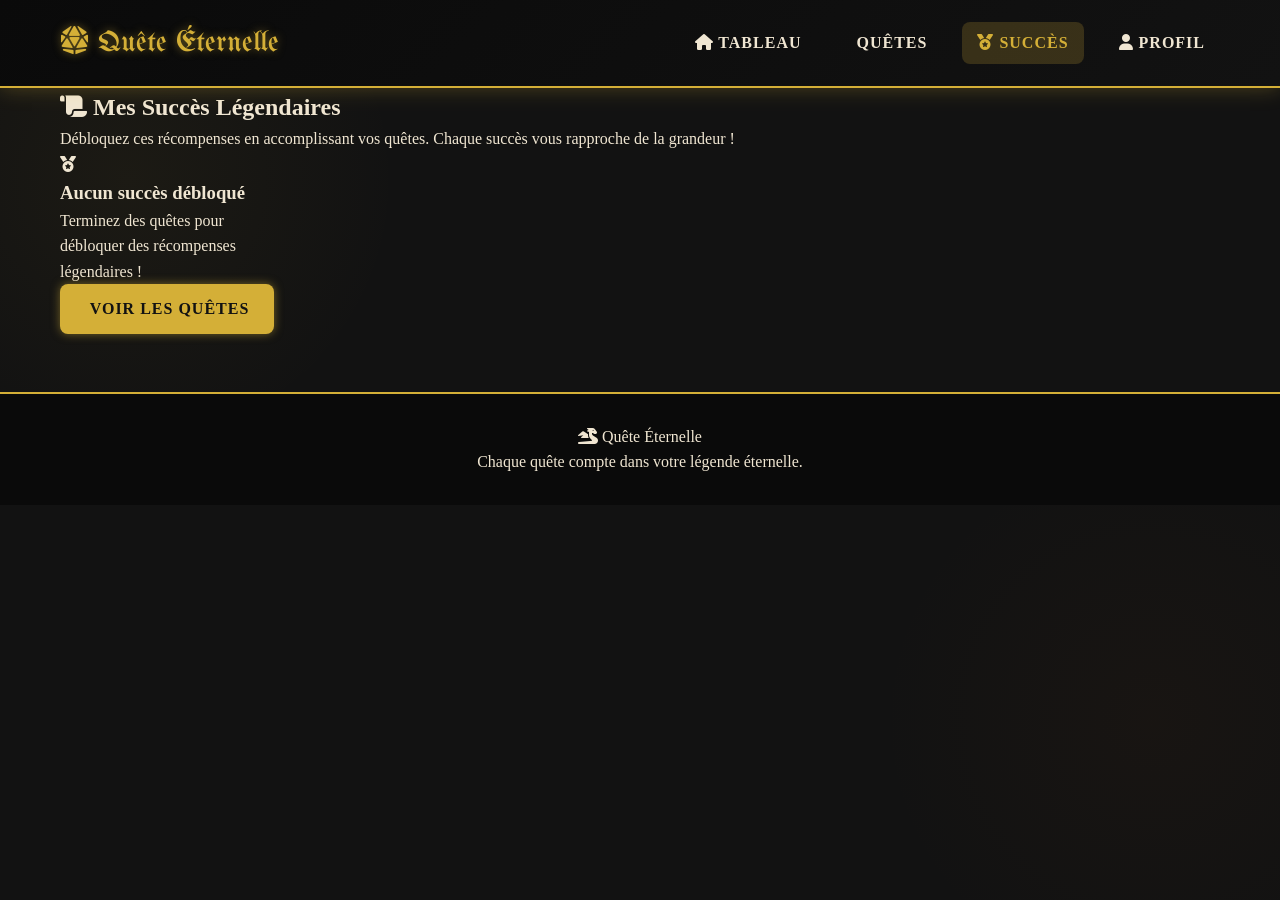
==== badges.html @ 19361714 "Add files via upload" ====
<!DOCTYPE html>
<html lang="fr">
<head>
    <meta charset="UTF-8">
    <meta name="viewport" content="width=device-width, initial-scale=1.0">
    <title>🏆 Mes Succès | Quête Éternelle</title>
    <link rel="stylesheet" href="css/style.css">
    <link rel="stylesheet" href="https://cdnjs.cloudflare.com/ajax/libs/font-awesome/6.4.0/css/all.min.css">
    <link href="https://fonts.googleapis.com/css2?family=IM+Fell+English&family=UnifrakturMaguntia&display=swap" rel="stylesheet">
</head>
<body>
    <!-- ===== HEADER IDENTIQUE ===== -->
    <header class="app-header">
        <div class="container">
            <div class="header-content">
                <div class="logo">
                    <i class="fas fa-dice-d20"></i> Quête Éternelle
                </div>
                <nav class="main-nav">
                    <a href="index.html" class="nav-link"><i class="fas fa-home"></i> Tableau</a>
                    <a href="tasks.html" class="nav-link"><i class="fas fa-sword"></i> Quêtes</a>
                    <a href="badges.html" class="nav-link active"><i class="fas fa-medal"></i> Succès</a>
                    <a href="profile.html" class="nav-link"><i class="fas fa-user"></i> Profil</a>
                </nav>
            </div>
        </div>
    </header>

    <!-- ===== SECTION SUCCÈS AVEC PARCHEMIN ===== -->
    <main class="container">
        <section class="badges-section">
            <div class="section-header">
                <h2><i class="fas fa-scroll"></i> Mes Succès Légendaires</h2>
                <p>Débloquez ces récompenses en accomplissant vos quêtes. Chaque succès vous rapproche de la grandeur !</p>
            </div>

            <!-- ===== GRILLE DES SUCCÈS ===== -->
            <div class="badges-grid" id="badges-grid">
                <!-- Badges dynamiques -->
            </div>
        </section>
    </main>

    <!-- ===== FOOTER IDENTIQUE ===== -->
    <footer>
        <div class="container">
            <div class="footer-content">
                <div class="footer-logo">
                    <i class="fas fa-dragon"></i>
                    <span>Quête Éternelle</span>
                </div>
                <p>Chaque quête compte dans votre légende éternelle.</p>
            </div>
        </div>
    </footer>

    <script>
    // ===== CHARGEMENT DES DONNÉES =====
    let tasks = JSON.parse(localStorage.getItem('tasks')) || [];
    let totalPoints = parseInt(localStorage.getItem('totalPoints')) || 0;
    let badges = JSON.parse(localStorage.getItem('badges')) || [];
    let streak = parseInt(localStorage.getItem('streak')) || 0;

    // ===== DÉFINITION DES SUCCÈS (MÊME QUE DANS tasks.html) =====
    const allBadges = [
        {
            id: "first-step",
            name: "Premier Pas",
            description: "Avoir 10 points d'expérience",
            icon: "fa-star",
            color: "#f59e0b",
            points: 10
        },
        {
            id: "adventurer",
            name: "Aventurier",
            description: "Avoir 50 points d'expérience",
            icon: "fa-hiking",
            color: "#10b981",
            points: 50
        },
        {
            id: "quest-master",
            name: "Maître des Quêtes",
            description: "Avoir 100 points d'expérience",
            icon: "fa-crown",
            color: "#8b5cf6",
            points: 100
        },
        {
            id: "dragon-slayer",
            name: "Tueur de Dragon",
            description: "Terminer une quête quotidienne",
            icon: "fa-dragon",
            color: "#ef4444",
            points: 25
        },
        {
            id: "legendary",
            name: "Légendaire",
            description: "Terminer 5 quêtes",
            icon: "fa-fire",
            color: "#f97316",
            points: 50
        },
        {
            id: "streak-master",
            name: "Maître de la Streak",
            description: "Terminer 7 quêtes quotidiennes d'affilée",
            icon: "fa-infinity",
            color: "#06b6d4",
            points: 100
        },
        {
            id: "mercenary",
            name: "Mercenaire",
            description: "Terminer 10 quêtes ponctuelles",
            icon: "fa-coins",
            color: "#84cc16",
            points: 75
        },
        {
            id: "collector",
            name: "Collectionneur",
            description: "Avoir 5 succès différents",
            icon: "fa-layer-group",
            color: "#ec4899",
            points: 50
        },
        {
            id: "speedrunner",
            name: "Speedrunner",
            description: "Terminer 3 quêtes en 1 jour",
            icon: "fa-bolt",
            color: "#f59e0b",
            points: 40
        },
        {
            id: "perfectionist",
            name: "Perfectionniste",
            description: "Avoir un taux de réussite de 100%",
            icon: "fa-check-double",
            color: "#10b981",
            points: 60
        }
    ];

    // ===== FONCTION D'AFFICHAGE =====
    function renderBadges() {
        const grid = document.getElementById('badges-grid');
        grid.innerHTML = '';

        if (badges.length === 0) {
            grid.innerHTML = `
                <div class="empty-state">
                    <div class="empty-icon">
                        <i class="fas fa-medal"></i>
                    </div>
                    <h3>Aucun succès débloqué</h3>
                    <p>Terminez des quêtes pour débloquer des récompenses légendaires !</p>
                    <a href="tasks.html" class="btn btn-primary">
                        <i class="fas fa-sword"></i> Voir les quêtes
                    </a>
                </div>
            `;
            return;
        }

        // Afficher les badges obtenus
        badges.forEach(badge => {
            const badgeCard = document.createElement('div');
            badgeCard.className = 'badge-card';
            badgeCard.innerHTML = `
                <div class="badge-icon" style="background-color: ${badge.color}">
                    <i class="fas ${badge.icon}"></i>
                </div>
                <h3 class="badge-name">${badge.name}</h3>
                <p class="badge-description">${badge.description}</p>
                <span class="badge-points">+${badge.points} XP</span>
            `;
            grid.appendChild(badgeCard);
        });

        // Afficher les badges non obtenus (optionnel)
        const unlockedBadgeIds = badges.map(b => b.id);
        const lockedBadges = allBadges.filter(b => !unlockedBadgeIds.includes(b.id));

        if (lockedBadges.length > 0) {
            grid.innerHTML += `<div class="section-divider"></div>`;

            lockedBadges.forEach(badge => {
                const badgeCard = document.createElement('div');
                badgeCard.className = 'badge-card badge-locked';
                badgeCard.innerHTML = `
                    <div class="badge-icon" style="background-color: #e5e7eb">
                        <i class="fas ${badge.icon} fa-lock"></i>
                    </div>
                    <h3 class="badge-name">${badge.name}</h3>
                    <p class="badge-description">${badge.description}</p>
                    <span class="badge-points">+${badge.points} XP</span>
                    <div class="badge-locked-overlay">
                        <i class="fas fa-lock"></i>
                        <p>Verrouillé</p>
                    </div>
                `;
                grid.appendChild(badgeCard);
            });
        }
    }

    // ===== INITIALISATION =====
    document.addEventListener('DOMContentLoaded', function() {
        renderBadges();
    });
    </script>
</body>
</html>
---- css/style.css ----
:root {
    --primary: #d4af37;    /* Or (couleur principale) */
    --secondary: #8b4513;  /* Marron foncé (bois, parchemin) */
    --accent: #800020;     /* Rouge foncé (sang, danger) */
    --success: #2e8b57;    /* Vert émeraude (magie, succès) */
    --info: #483d8b;       /* Bleu foncé (mana, mystère) */
    --warning: #ff8c00;    /* Orange (aventure) */
    --dark: #121212;       /* Noir profond */
    --darker: #0a0a0a;     /* Noir très profond */
    --light: #f0e6d2;      /* Beige clair (texte sur parchemin) */
    --border-radius: 8px;
    --shadow: 0 4px 12px rgba(0, 0, 0, 0.5);
    --transition: all 0.3s ease;
}

/* ===== Polices (optionnel) ===== */
@import url('https://fonts.googleapis.com/css2?family=UnifrakturMaguntia&family=IM+Fell+English&display=swap');

/* ===== Reset & Base Styles ===== */
* {
    margin: 0;
    padding: 0;
    box-sizing: border-box;
}

body {
    font-family: 'IM Fell English', serif;
    line-height: 1.6;
    color: var(--light);
    background-color: var(--dark);
    background-image:
        radial-gradient(circle at 10% 20%, rgba(212, 175, 55, 0.05) 0%, transparent 20%),
        radial-gradient(circle at 90% 80%, rgba(139, 69, 19, 0.05) 0%, transparent 20%);
    min-height: 100vh;
}

a {
    text-decoration: none;
    color: inherit;
}

.container {
    max-width: 1200px;
    margin: 0 auto;
    padding: 0 20px;
}

/* ===== Parchemin ===== */
.parchment {
    background: linear-gradient(145deg, #f8f1e5, #e8d8b0);
    color: #3a2c1a;
    border: 2px solid var(--secondary);
    border-radius: var(--border-radius);
    padding: 20px;
    margin: 20px 0;
    box-shadow: var(--shadow);
    position: relative;
    overflow: hidden;
}

.parchment::before {
    content: "";
    position: absolute;
    top: 0;
    left: 0;
    right: 0;
    height: 20px;
    background: repeating-linear-gradient(
        90deg,
        var(--secondary),
        var(--secondary) 2px,
        transparent 2px,
        transparent 8px
    );
}

.parchment::after {
    content: "";
    position: absolute;
    bottom: 0;
    left: 0;
    right: 0;
    height: 20px;
    background: repeating-linear-gradient(
        90deg,
        var(--secondary),
        var(--secondary) 2px,
        transparent 2px,
        transparent 8px
    );
}

/* ===== Header ===== */
.app-header {
    background: linear-gradient(135deg, var(--darker), var(--dark));
    color: var(--light);
    padding: 20px 0;
    box-shadow: 0 0 20px rgba(212, 175, 55, 0.3);
    position: sticky;
    top: 0;
    z-index: 100;
    border-bottom: 2px solid var(--primary);
}

.header-content {
    display: flex;
    justify-content: space-between;
    align-items: center;
    flex-wrap: wrap;
    gap: 20px;
}

.logo {
    font-family: 'UnifrakturMaguntia', cursive;
    font-size: 1.8rem;
    color: var(--primary);
    text-shadow: 0 0 8px rgba(212, 175, 55, 0.5);
}

.main-nav {
    display: flex;
    gap: 20px;
}

.nav-link {
    color: var(--light);
    font-weight: 600;
    padding: 8px 15px;
    border-radius: var(--border-radius);
    transition: var(--transition);
    position: relative;
    text-transform: uppercase;
    letter-spacing: 1px;
}

.nav-link:hover, .nav-link.active {
    background-color: rgba(212, 175, 55, 0.2);
    color: var(--primary);
}

.nav-link::after {
    content: "";
    position: absolute;
    bottom: -5px;
    left: 50%;
    transform: translateX(-50%);
    width: 0;
    height: 2px;
    background-color: var(--primary);
    transition: var(--transition);
}

.nav-link:hover::after {
    width: 80%;
}

/* ===== Boutons ===== */
.btn {
    display: inline-block;
    padding: 12px 25px;
    border: none;
    border-radius: var(--border-radius);
    cursor: pointer;
    font-weight: 600;
    transition: var(--transition);
    text-align: center;
    text-transform: uppercase;
    letter-spacing: 1px;
    font-family: 'IM Fell English', serif;
    position: relative;
    overflow: hidden;
}

.btn::before {
    content: "";
    position: absolute;
    top: 0;
    left: -100%;
    width: 100%;
    height: 100%;
    background: linear-gradient(90deg, transparent, rgba(255, 255, 255, 0.2), transparent);
    transition: var(--transition);
}

.btn:hover::before {
    left: 100%;
}

.btn-primary {
    background-color: var(--primary);
    color: var(--dark);
    box-shadow: 0 0 10px rgba(212, 175, 55, 0.5);
}

.btn-primary:hover {
    background-color: #b8952d;
    transform: translateY(-2px);
    box-shadow: 0 0 15px rgba(212, 175, 55, 0.7);
}

.btn-secondary {
    background-color: var(--secondary);
    color: var(--light);
    border: 1px solid var(--primary);
}

.btn-secondary:hover {
    background-color: #6b3e10;
    border-color: var(--primary);
}

.btn-success {
    background-color: var(--success);
    color: white;
}

.btn-success:hover {
    background-color: #1e6b3d;
    transform: translateY(-2px);
}

/* ===== Hero Section (Accueil) ===== */
.hero-header {
    background: linear-gradient(135deg, var(--darker), var(--dark));
    color: var(--light);
    padding: 80px 0;
    text-align: center;
    margin-bottom: 40px;
    position: relative;
    overflow: hidden;
}

.hero-header::before {
    content: "";
    position: absolute;
    top: 0;
    left: 0;
    right: 0;
    bottom: 0;
    background-image:
        url('data:image/svg+xml;utf8,<svg xmlns="http://www.w3.org/2000/svg" width="100" height="100" viewBox="0 0 100 100"><rect width="100" height="100" fill="%23d4af37" opacity="0.05"/></svg>');
    z-index: -1;
}

.hero-content h1 {
    font-family: 'UnifrakturMaguntia', cursive;
    font-size: 2.5rem;
    margin-bottom: 20px;
    color: var(--primary);
    text-shadow: 0 0 8px rgba(212, 175, 55, 0.5);
    animation: fadeInDown 1s ease;
}

.hero-content p {
    font-size: 1.2rem;
    margin-bottom: 30px;
    opacity: 0.9;
    font-style: italic;
}

.cta-buttons {
    display: flex;
    gap: 20px;
    justify-content: center;
    flex-wrap: wrap;
}

/* ===== Tâches Section ===== */
.tasks-container {
    padding: 50px 0;
}

.tasks-header {
    display: flex;
    justify-content: space-between;
    align-items: center;
    margin-bottom: 40px;
    flex-wrap: wrap;
    gap: 20px;
}

.tasks-header h1 {
    font-family: 'UnifrakturMaguntia', cursive;
    font-size: 2.2rem;
    color: var(--primary);
    text-shadow: 0 0 5px rgba(212, 175, 55, 0.3);
}

.points-display {
    background-color: var(--darker);
    padding: 12px 25px;
    border-radius: var(--border-radius);
    box-shadow: var(--shadow);
    display: flex;
    align-items: center;
    gap: 12px;
    font-weight: 600;
    border: 1px solid var(--primary);
}

.points-display i {
    color: var(--primary);
    font-size: 1.2rem;
}

/* ===== Carte de tâche ===== */
.task-card {
    background: linear-gradient(145deg, #f8f1e5, #e8d8b0);
    color: #3a2c1a;
    border: 2px solid var(--secondary);
    border-radius: var(--border-radius);
    padding: 20px;
    margin: 20px 0;
    box-shadow: var(--shadow);
    transition: var(--transition);
    position: relative;
    overflow: hidden;
}

.task-card:hover {
    transform: translateY(-5px);
    box-shadow: 0 8px 16px rgba(0, 0, 0, 0.3);
}

.task-header {
    display: flex;
    justify-content: space-between;
    align-items: center;
    margin-bottom: 15px;
}

.task-title {
    font-weight: 700;
    font-size: 1.3rem;
    color: var(--secondary);
}

.task-category {
    padding: 5px 12px;
    border-radius: 20px;
    font-size: 0.8rem;
    font-weight: 600;
    text-transform: uppercase;
}

.category-daily {
    background-color: #90ee90;
    color: #006400;
}

.category-once {
    background-color: #ffd700;
    color: #8b4513;
}

.task-description {
    margin-bottom: 15px;
    line-height: 1.6;
    font-style: italic;
}

.task-actions {
    display: flex;
    gap: 10px;
    margin-top: 15px;
}

.task-completed {
    opacity: 0.7;
    position: relative;
}

.task-completed::after {
    content: "✓";
    position: absolute;
    top: 50%;
    left: 50%;
    transform: translate(-50%, -50%);
    background-color: var(--success);
    color: white;
    padding: 10px 20px;
    border-radius: 50%;
    font-size: 1.5rem;
    font-weight: bold;
    box-shadow: 0 0 10px rgba(0, 0, 0, 0.5);
}

/* ===== Badges Section ===== */
.badges-container {
    padding: 50px 0;
}

.badges-header h1 {
    font-family: 'UnifrakturMaguntia', cursive;
    font-size: 2.2rem;
    color: var(--primary);
    text-shadow: 0 0 5px rgba(212, 175, 55, 0.3);
    margin-bottom: 20px;
}

.badges-grid {
    display: grid;
    grid-template-columns: repeat(auto-fill, minmax(200px, 1fr));
    gap: 20px;
}

.badge-card {
    background: linear-gradient(145deg, #f8f1e5, #e8d8b0);
    color: #3a2c1a;
    border: 2px solid var(--secondary);
    border-radius: var(--border-radius);
    padding: 15px;
    box-shadow: var(--shadow);
    transition: var(--transition);
    position: relative;
    overflow: hidden;
}

.badge-card:hover {
    transform: translateY(-5px);
    box-shadow: 0 8px 16px rgba(0, 0, 0, 0.3);
}

.badge-icon {
    font-size: 2.5rem;
    margin-bottom: 10px;
    text-align: center;
}

.badge-name {
    font-weight: 600;
    margin-bottom: 10px;
    text-align: center;
}

.badge-description {
    font-size: 0.9rem;
    margin-bottom: 10px;
    text-align: center;
    font-style: italic;
}

.badge-points {
    display: inline-block;
    background-color: var(--info);
    color: white;
    padding: 5px 10px;
    border-radius: 20px;
    font-size: 0.8rem;
    font-weight: 600;
}

.badge-obtained {
    position: absolute;
    top: 10px;
    right: 10px;
    background-color: var(--success);
    color: white;
    padding: 5px 10px;
    border-radius: 50%;
    font-size: 0.8rem;
    font-weight: 600;
}

/* ===== Profil Section ===== */
.profile-container {
    padding: 50px 0;
}

.profile-header {
    text-align: center;
    margin-bottom: 40px;
}

.profile-avatar {
    width: 120px;
    height: 120px;
    border-radius: 50%;
    background-color: var(--darker);
    margin: 0 auto 20px;
    display: flex;
    align-items: center;
    justify-content: center;
    font-size: 4rem;
    border: 3px solid var(--primary);
}

.profile-name {
    font-family: 'UnifrakturMaguntia', cursive;
    font-size: 2rem;
    color: var(--primary);
    margin-bottom: 10px;
}

.profile-stats {
    display: flex;
    justify-content: center;
    gap: 30px;
    margin-bottom: 30px;
    flex-wrap: wrap;
}

.stat {
    text-align: center;
}

.stat-value {
    font-weight: bold;
    font-size: 1.2rem;
    color: var(--primary);
}

.stat-label {
    font-size: 0.8rem;
    color: var(--light);
}

/* ===== Streak (flammes) ===== */
.streak-container {
    display: flex;
    justify-content: center;
    gap: 10px;
    margin: 30px 0;
}

.streak-fire {
    font-size: 2rem;
    color: var(--accent);
    animation: fireGlow 1s infinite alternate;
}

@keyframes fireGlow {
    from { text-shadow: 0 0 5px rgba(255, 0, 0, 0.7); }
    to { text-shadow: 0 0 20px rgba(255, 0, 0, 0.9); }
}

/* ===== Footer ===== */
footer {
    text-align: center;
    padding: 30px 0;
    background-color: var(--darker);
    color: var(--light);
    margin-top: 50px;
    border-top: 2px solid var(--primary);
}

/* ===== Animations ===== */
@keyframes fadeInDown {
    from {
        opacity: 0;
        transform: translateY(-30px);
    }
    to {
        opacity: 1;
        transform: translateY(0);
    }
}

/* ===== Responsive ===== */
@media (max-width: 768px) {
    .hero-content h1 {
        font-size: 2rem;
    }

    .tasks-header, .badges-header {
        flex-direction: column;
        text-align: center;
    }

    .main-nav {
        margin-top: 20px;
    }

    .points-display {
        width: 100%;
        justify-content: center;
    }
}
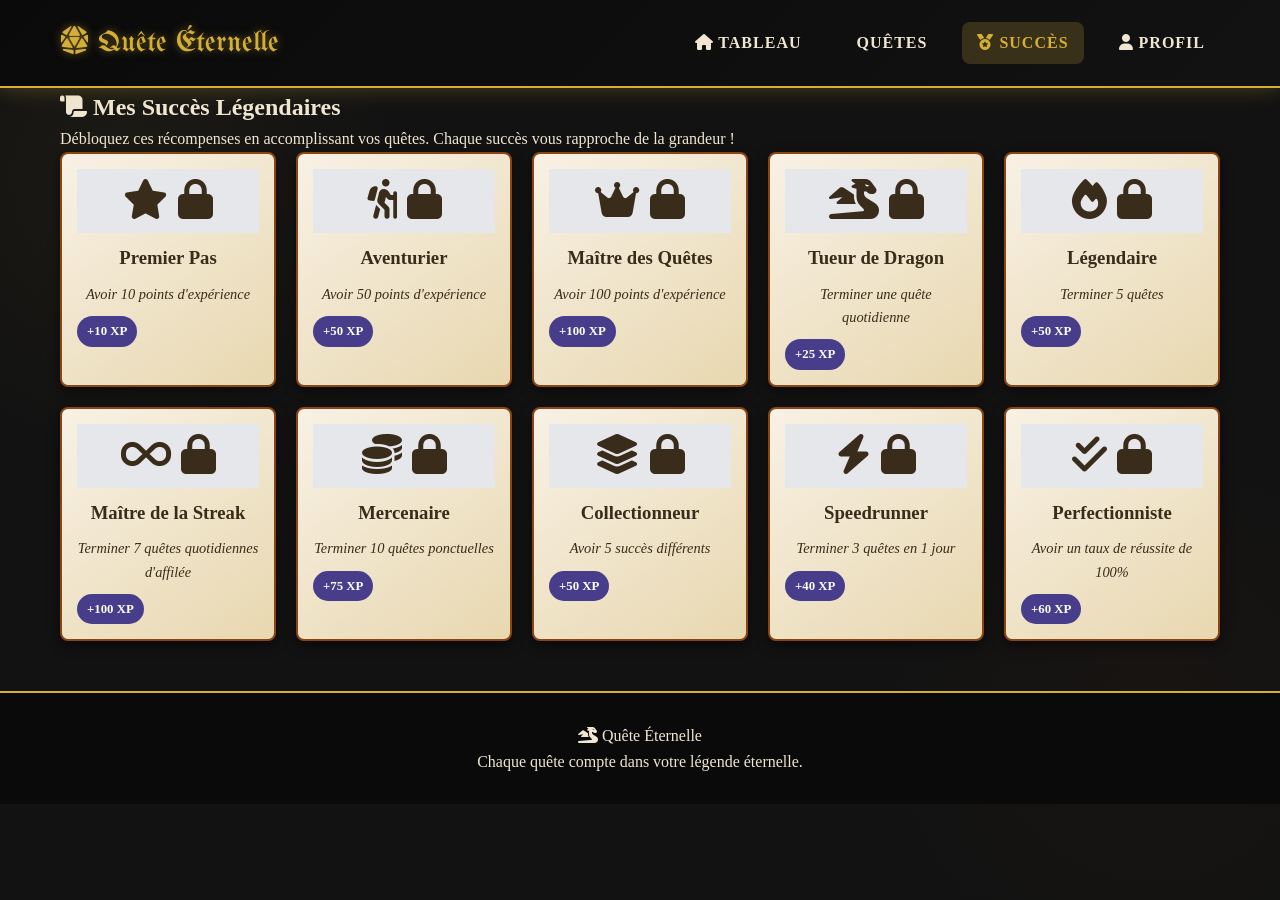
==== commit 6e63a6d7: "ajout de beaucoup de fonctionnalitée, a voir les modifs en ce qui concerne les borders (bug)" ====
--- a/badges.html
+++ b/badges.html
@@ -3,7 +3,7 @@
 <head>
     <meta charset="UTF-8">
     <meta name="viewport" content="width=device-width, initial-scale=1.0">
-    <title>🏆 Mes Succès | Quête Éternelle</title>
+    <title>Mes Succès</title>
     <link rel="stylesheet" href="css/style.css">
     <link rel="stylesheet" href="https://cdnjs.cloudflare.com/ajax/libs/font-awesome/6.4.0/css/all.min.css">
     <link href="https://fonts.googleapis.com/css2?family=IM+Fell+English&family=UnifrakturMaguntia&display=swap" rel="stylesheet">
@@ -54,164 +54,7 @@
         </div>
     </footer>
 
-    <script>
-    // ===== CHARGEMENT DES DONNÉES =====
-    let tasks = JSON.parse(localStorage.getItem('tasks')) || [];
-    let totalPoints = parseInt(localStorage.getItem('totalPoints')) || 0;
-    let badges = JSON.parse(localStorage.getItem('badges')) || [];
-    let streak = parseInt(localStorage.getItem('streak')) || 0;
+    <script src="js/main.js"></script>
 
-    // ===== DÉFINITION DES SUCCÈS (MÊME QUE DANS tasks.html) =====
-    const allBadges = [
-        {
-            id: "first-step",
-            name: "Premier Pas",
-            description: "Avoir 10 points d'expérience",
-            icon: "fa-star",
-            color: "#f59e0b",
-            points: 10
-        },
-        {
-            id: "adventurer",
-            name: "Aventurier",
-            description: "Avoir 50 points d'expérience",
-            icon: "fa-hiking",
-            color: "#10b981",
-            points: 50
-        },
-        {
-            id: "quest-master",
-            name: "Maître des Quêtes",
-            description: "Avoir 100 points d'expérience",
-            icon: "fa-crown",
-            color: "#8b5cf6",
-            points: 100
-        },
-        {
-            id: "dragon-slayer",
-            name: "Tueur de Dragon",
-            description: "Terminer une quête quotidienne",
-            icon: "fa-dragon",
-            color: "#ef4444",
-            points: 25
-        },
-        {
-            id: "legendary",
-            name: "Légendaire",
-            description: "Terminer 5 quêtes",
-            icon: "fa-fire",
-            color: "#f97316",
-            points: 50
-        },
-        {
-            id: "streak-master",
-            name: "Maître de la Streak",
-            description: "Terminer 7 quêtes quotidiennes d'affilée",
-            icon: "fa-infinity",
-            color: "#06b6d4",
-            points: 100
-        },
-        {
-            id: "mercenary",
-            name: "Mercenaire",
-            description: "Terminer 10 quêtes ponctuelles",
-            icon: "fa-coins",
-            color: "#84cc16",
-            points: 75
-        },
-        {
-            id: "collector",
-            name: "Collectionneur",
-            description: "Avoir 5 succès différents",
-            icon: "fa-layer-group",
-            color: "#ec4899",
-            points: 50
-        },
-        {
-            id: "speedrunner",
-            name: "Speedrunner",
-            description: "Terminer 3 quêtes en 1 jour",
-            icon: "fa-bolt",
-            color: "#f59e0b",
-            points: 40
-        },
-        {
-            id: "perfectionist",
-            name: "Perfectionniste",
-            description: "Avoir un taux de réussite de 100%",
-            icon: "fa-check-double",
-            color: "#10b981",
-            points: 60
-        }
-    ];
-
-    // ===== FONCTION D'AFFICHAGE =====
-    function renderBadges() {
-        const grid = document.getElementById('badges-grid');
-        grid.innerHTML = '';
-
-        if (badges.length === 0) {
-            grid.innerHTML = `
-                <div class="empty-state">
-                    <div class="empty-icon">
-                        <i class="fas fa-medal"></i>
-                    </div>
-                    <h3>Aucun succès débloqué</h3>
-                    <p>Terminez des quêtes pour débloquer des récompenses légendaires !</p>
-                    <a href="tasks.html" class="btn btn-primary">
-                        <i class="fas fa-sword"></i> Voir les quêtes
-                    </a>
-                </div>
-            `;
-            return;
-        }
-
-        // Afficher les badges obtenus
-        badges.forEach(badge => {
-            const badgeCard = document.createElement('div');
-            badgeCard.className = 'badge-card';
-            badgeCard.innerHTML = `
-                <div class="badge-icon" style="background-color: ${badge.color}">
-                    <i class="fas ${badge.icon}"></i>
-                </div>
-                <h3 class="badge-name">${badge.name}</h3>
-                <p class="badge-description">${badge.description}</p>
-                <span class="badge-points">+${badge.points} XP</span>
-            `;
-            grid.appendChild(badgeCard);
-        });
-
-        // Afficher les badges non obtenus (optionnel)
-        const unlockedBadgeIds = badges.map(b => b.id);
-        const lockedBadges = allBadges.filter(b => !unlockedBadgeIds.includes(b.id));
-
-        if (lockedBadges.length > 0) {
-            grid.innerHTML += `<div class="section-divider"></div>`;
-
-            lockedBadges.forEach(badge => {
-                const badgeCard = document.createElement('div');
-                badgeCard.className = 'badge-card badge-locked';
-                badgeCard.innerHTML = `
-                    <div class="badge-icon" style="background-color: #e5e7eb">
-                        <i class="fas ${badge.icon} fa-lock"></i>
-                    </div>
-                    <h3 class="badge-name">${badge.name}</h3>
-                    <p class="badge-description">${badge.description}</p>
-                    <span class="badge-points">+${badge.points} XP</span>
-                    <div class="badge-locked-overlay">
-                        <i class="fas fa-lock"></i>
-                        <p>Verrouillé</p>
-                    </div>
-                `;
-                grid.appendChild(badgeCard);
-            });
-        }
-    }
-
-    // ===== INITIALISATION =====
-    document.addEventListener('DOMContentLoaded', function() {
-        renderBadges();
-    });
-    </script>
 </body>
 </html>
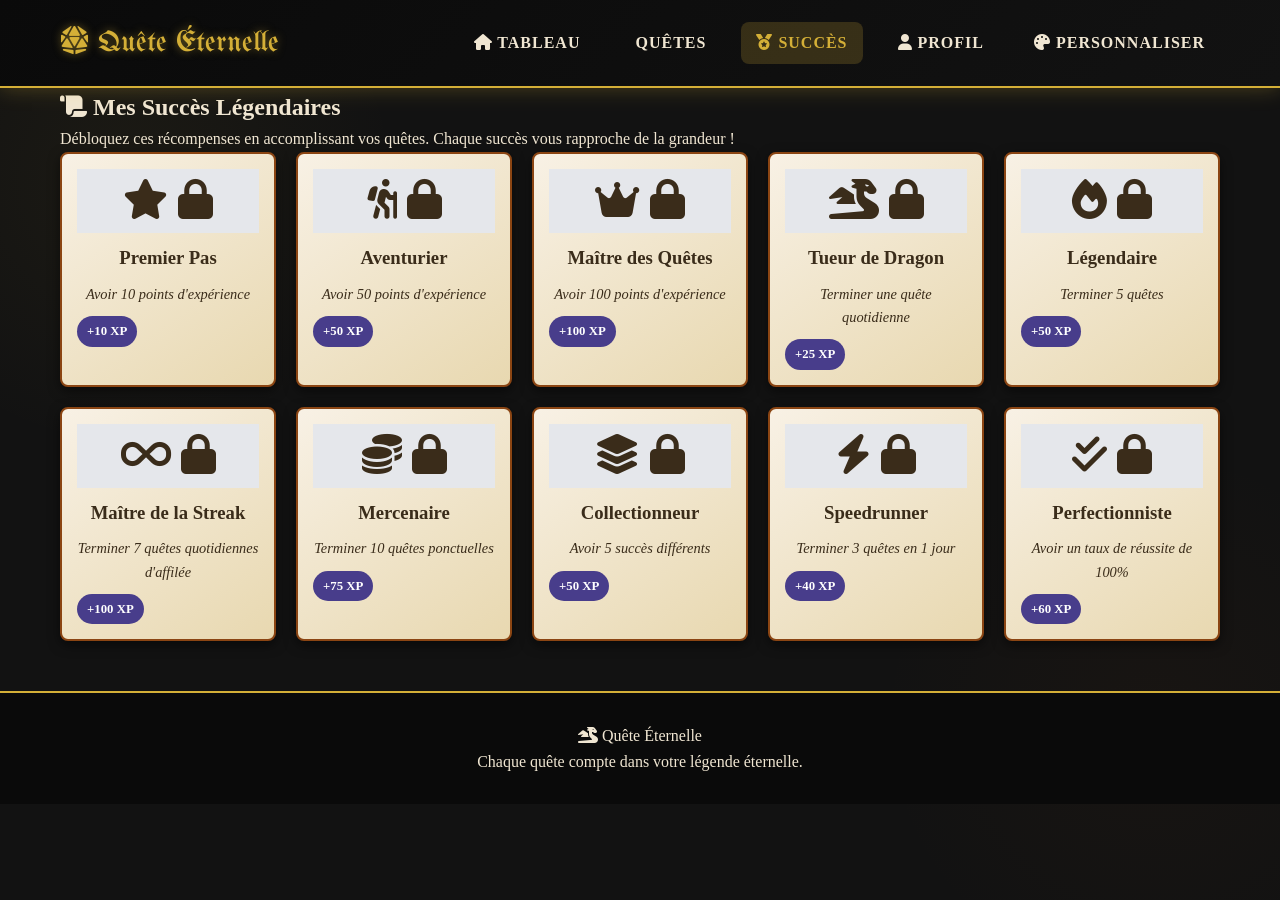
==== commit 81d49a8e: "quelques petits details sur la personnalisation" ====
--- a/badges.html
+++ b/badges.html
@@ -21,6 +21,8 @@
                     <a href="tasks.html" class="nav-link"><i class="fas fa-sword"></i> Quêtes</a>
                     <a href="badges.html" class="nav-link active"><i class="fas fa-medal"></i> Succès</a>
                     <a href="profile.html" class="nav-link"><i class="fas fa-user"></i> Profil</a>
+                    <a href="customize.html" class="nav-link"><i class="fas fa-palette"></i> Personnaliser</a>
+
                 </nav>
             </div>
         </div>
